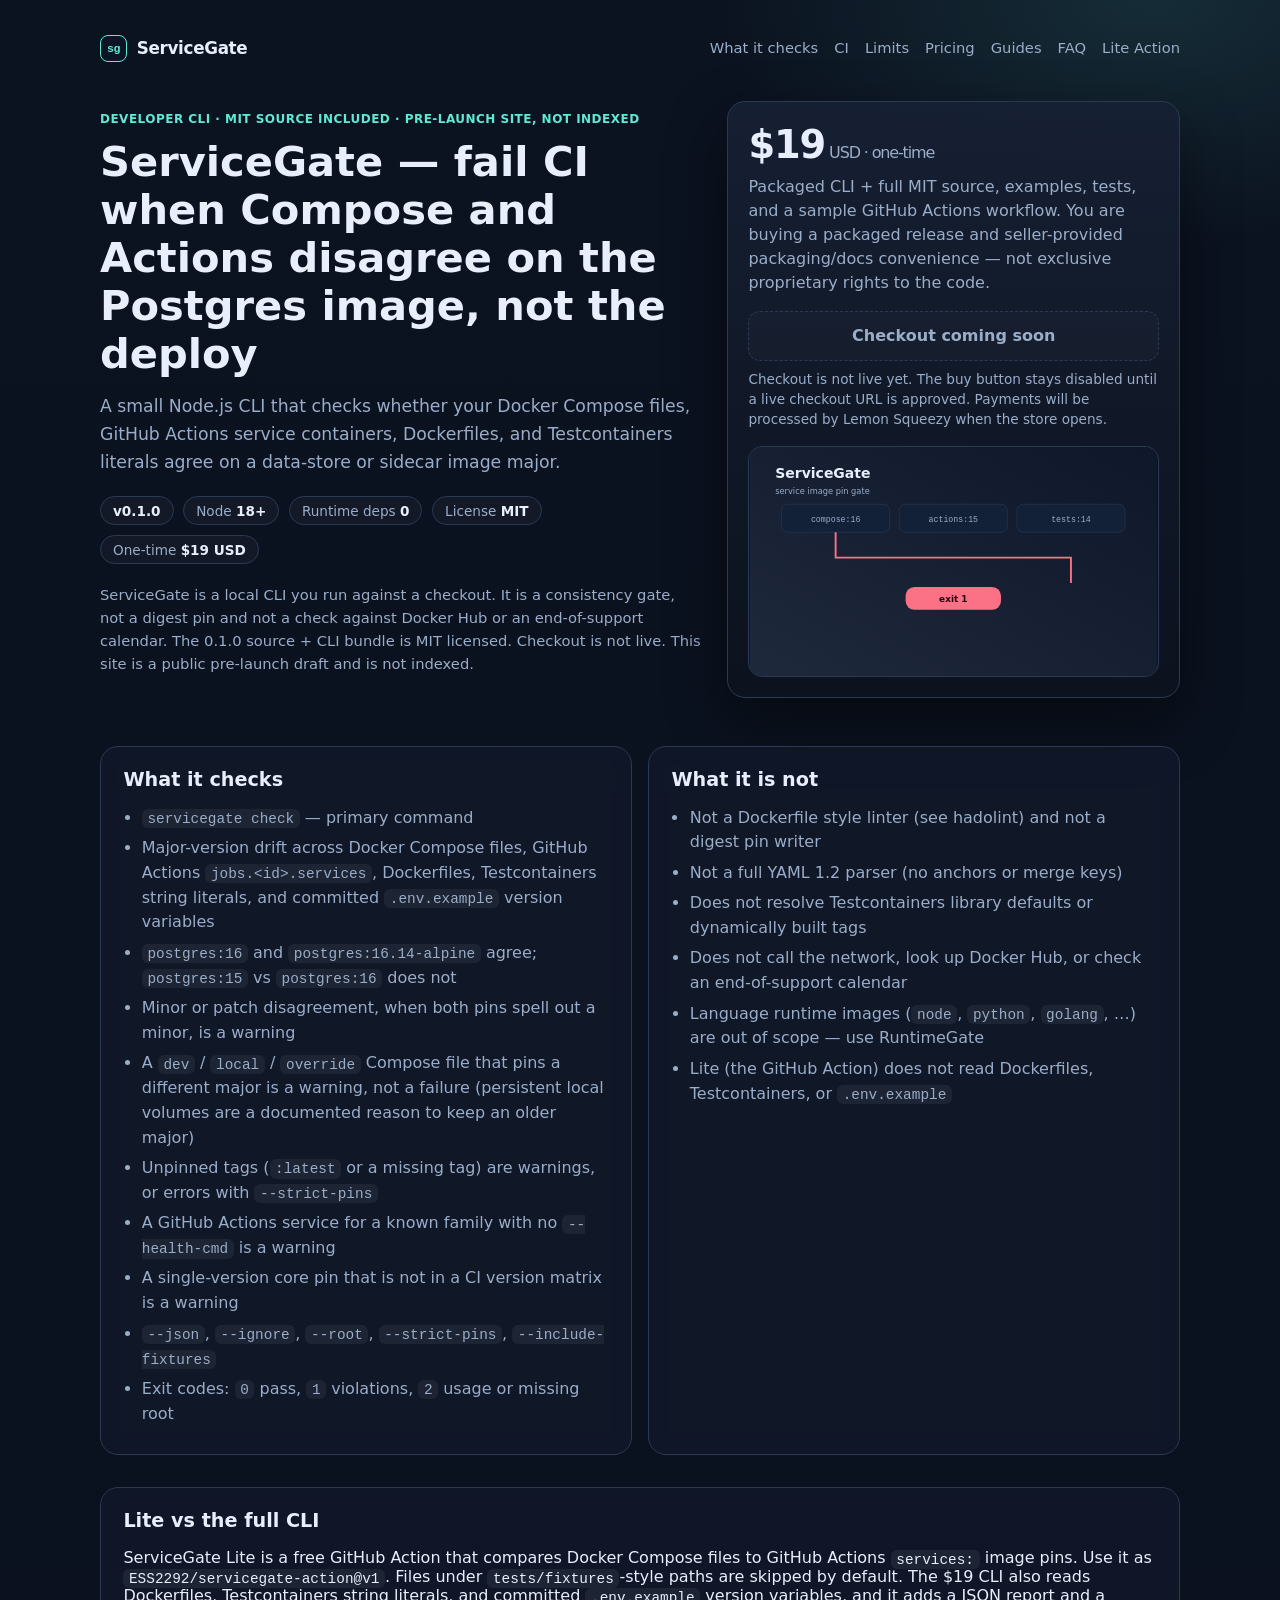
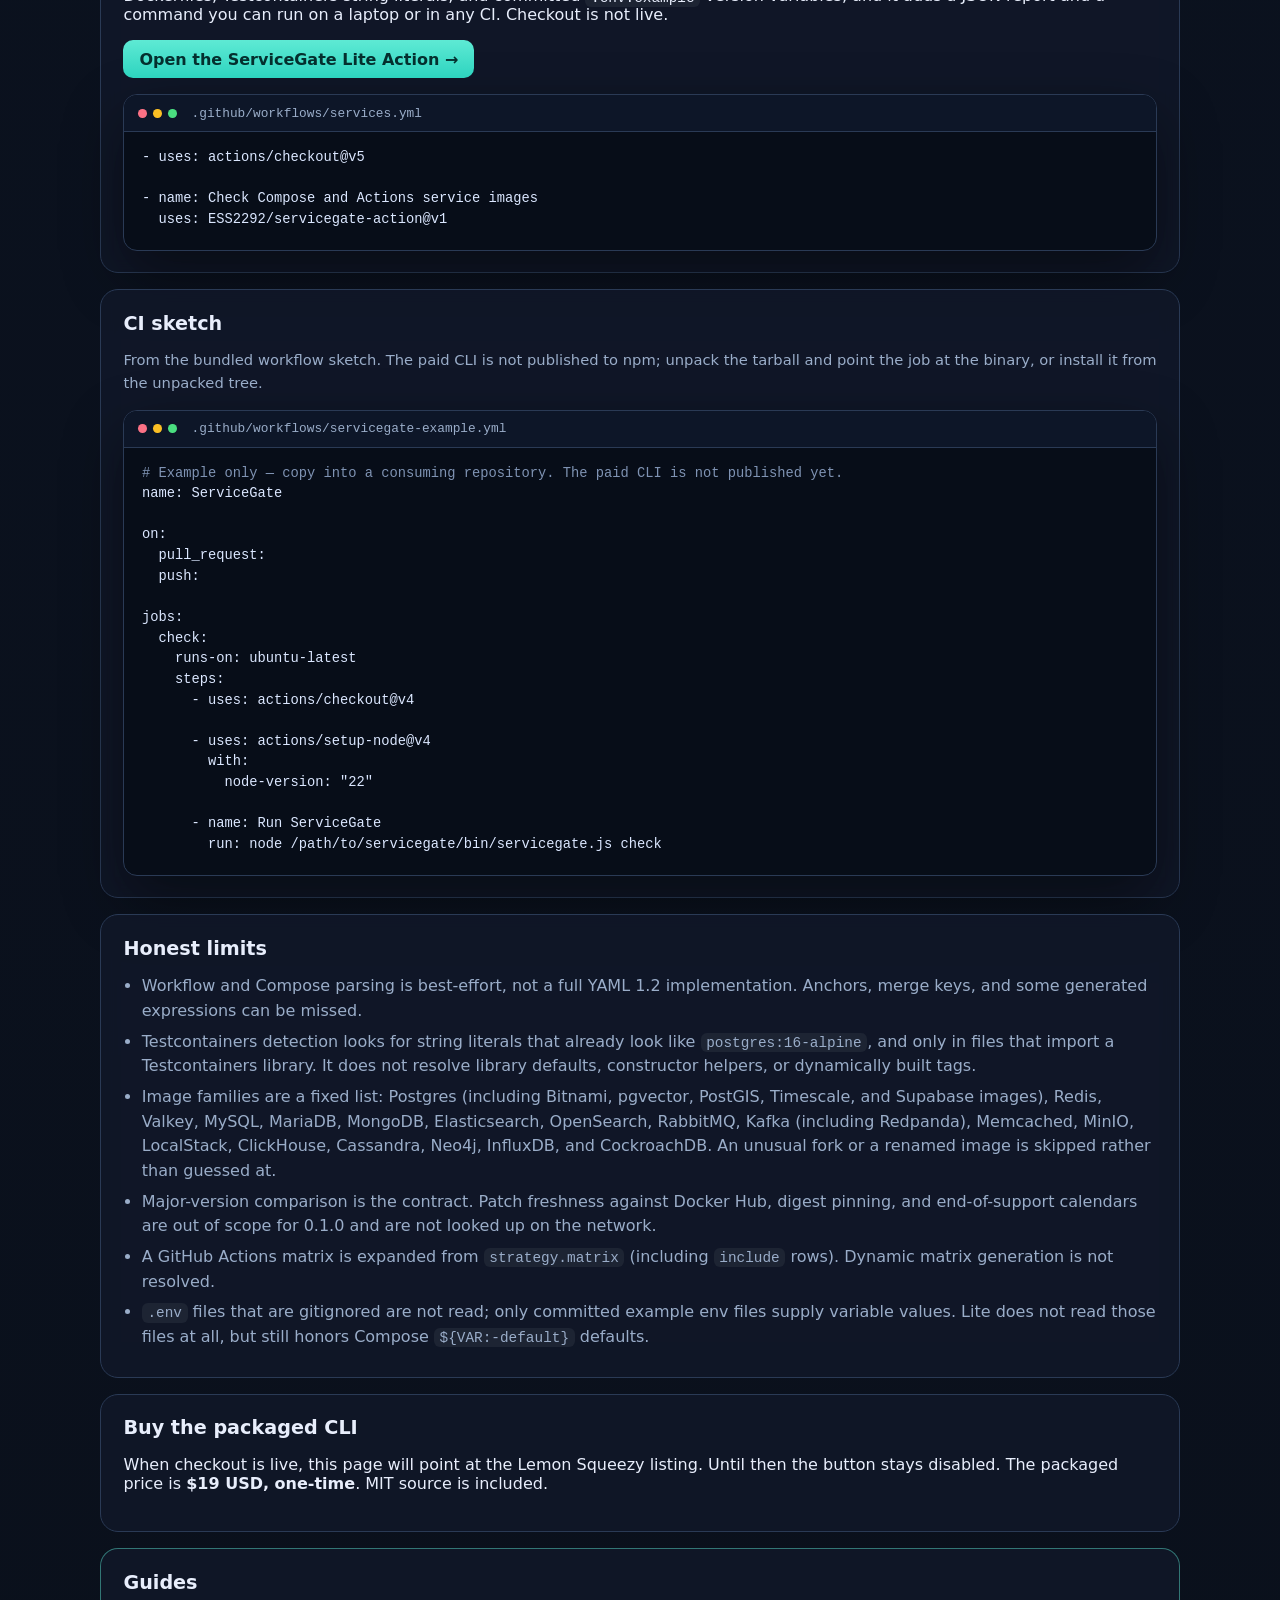
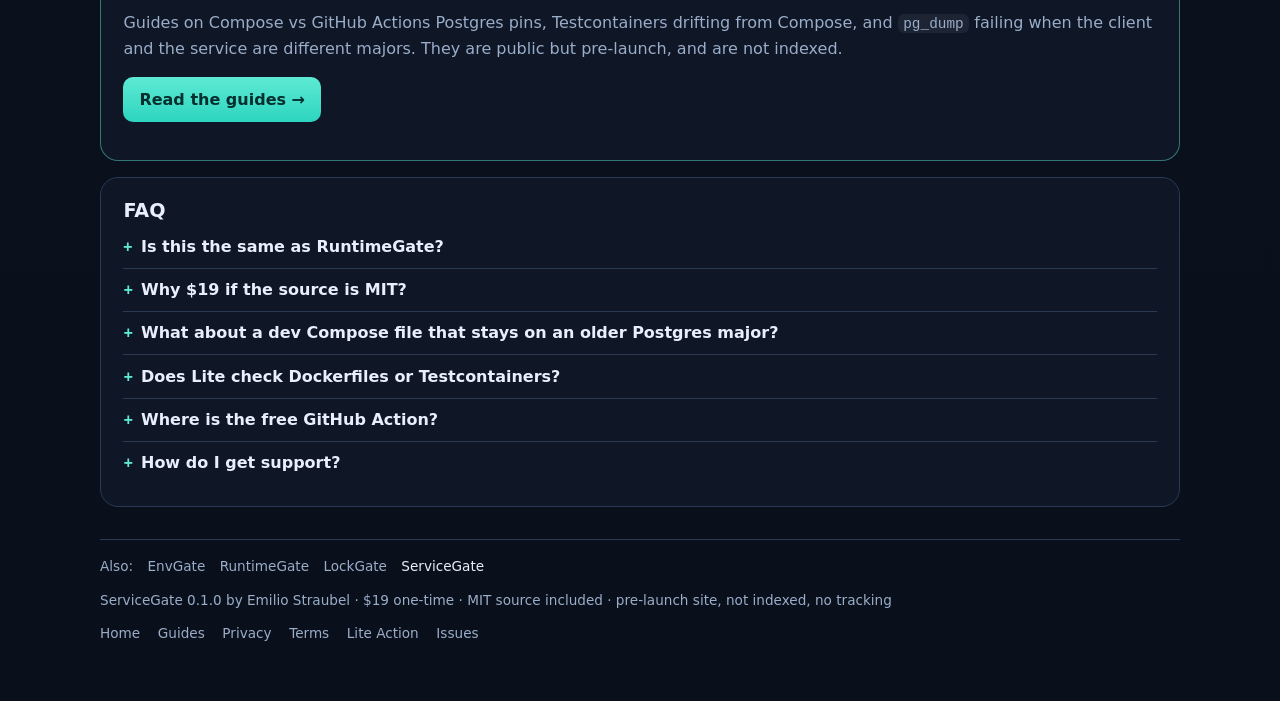
==== index.html @ 502387a5 "Add the noindex pre-launch ServiceGate site Public GitHub Pages draft: robots Disallow, meta noindex" ====
<!DOCTYPE html>
<html lang="en">
<head>
  <meta charset="utf-8" />
  <meta name="viewport" content="width=device-width, initial-scale=1" />
  <title>ServiceGate — fail CI when Compose and Actions disagree on Postgres</title>
  <meta name="description" content="A $19 one-time Node.js CLI that fails CI when Docker Compose, GitHub Actions services, Dockerfiles, and Testcontainers disagree on a Postgres, Redis, or other data-store image major. MIT source included." />
  <meta name="author" content="Emilio Straubel" />
  <meta name="robots" content="noindex" />
  <meta property="og:title" content="ServiceGate — fail CI when Compose and Actions disagree on Postgres" />
  <meta property="og:description" content="A $19 one-time Node.js CLI that fails CI when Docker Compose, GitHub Actions services, Dockerfiles, and Testcontainers disagree on a Postgres, Redis, or other data-store image major. MIT source included." />
  <meta property="og:type" content="website" />
  <meta property="og:site_name" content="ServiceGate" />
  <meta property="og:url" content="https://ess2292.github.io/servicegate/" />
  <link rel="canonical" href="https://ess2292.github.io/servicegate/" />
  <meta property="og:image" content="https://ess2292.github.io/servicegate/og-image.png" />
  <meta property="og:image:type" content="image/png" />
  <meta property="og:image:width" content="1200" />
  <meta property="og:image:height" content="630" />
  <meta property="og:image:alt" content="ServiceGate — fail CI when Compose and Actions disagree on Postgres" />
  <meta name="twitter:card" content="summary_large_image" />
  <meta name="twitter:title" content="ServiceGate — fail CI when Compose and Actions disagree on Postgres" />
  <meta name="twitter:description" content="A $19 one-time Node.js CLI that fails CI when Docker Compose, GitHub Actions services, Dockerfiles, and Testcontainers disagree on a Postgres, Redis, or other data-store image major. MIT source included." />
  <meta name="twitter:image" content="https://ess2292.github.io/servicegate/og-image.png" />
  <meta name="twitter:image:alt" content="ServiceGate — fail CI when Compose and Actions disagree on Postgres" />
  <script type="application/ld+json">{"@context": "https://schema.org", "@type": "SoftwareApplication", "name": "ServiceGate", "applicationCategory": "DeveloperApplication", "operatingSystem": "Node.js 18+", "offers": {"@type": "Offer", "price": "19", "priceCurrency": "USD"}, "description": "A $19 one-time Node.js CLI that fails CI when Docker Compose, GitHub Actions services, Dockerfiles, and Testcontainers disagree on a Postgres, Redis, or other data-store image major. MIT source included.", "author": {"@type": "Person", "name": "Emilio Straubel"}, "url": "https://ess2292.github.io/servicegate/"}</script>
  <meta name="theme-color" content="#0b1220" />
  <link rel="icon" href="favicon.svg" type="image/svg+xml" />
  <link rel="icon" href="favicon-32.png" type="image/png" sizes="32x32" />
  <link rel="apple-touch-icon" href="apple-touch-icon.png" />
  <link rel="stylesheet" href="styles.css" />
</head>
<body>
  <a class="skip" href="#main">Skip to content</a>
  <div class="wrap">
    <nav class="site-nav" aria-label="Primary">
      <a class="brand" href="index.html">
        <span class="brand-mark" aria-hidden="true">sg</span>
        ServiceGate
      </a>
      <ul class="nav-links">
        <li><a href="#checks">What it checks</a></li>
        <li><a href="#ci">CI</a></li>
        <li><a href="#limits">Limits</a></li>
        <li><a href="#pricing">Pricing</a></li>
        <li><a href="guides/index.html">Guides</a></li>
        <li><a href="#faq">FAQ</a></li>
        <li><a href="https://github.com/ESS2292/servicegate-action">Lite Action</a></li>
      </ul>
    </nav>

    <header class="hero">
      <div>
        <div class="eyebrow">Developer CLI · MIT source included · pre-launch site, not indexed</div>
        <h1>ServiceGate — fail CI when Compose and Actions disagree on the Postgres image, not the deploy</h1>
        <p class="lead">
          A small Node.js CLI that checks whether your Docker Compose files, GitHub Actions service containers, Dockerfiles, and Testcontainers literals agree on a data-store or sidecar image major.
        </p>
        <div class="meta">
          <span class="chip"><em>v0.1.0</em></span>
          <span class="chip">Node <em>18+</em></span>
          <span class="chip">Runtime deps <em>0</em></span>
          <span class="chip">License <em>MIT</em></span>
          <span class="chip">One-time <em>$19 USD</em></span>
        </div>
        <p class="note">
          ServiceGate is a local CLI you run against a checkout. It is a consistency gate, not a digest pin and not a check against Docker Hub or an end-of-support calendar.
          The 0.1.0 source + CLI bundle is MIT licensed. Checkout is not live. This site is a public pre-launch draft and is not indexed.
        </p>
      </div>

      <aside class="price-card" id="pricing" aria-label="Pricing">
        <div class="amt">$19<span>USD · one-time</span></div>
        <p>
          Packaged CLI + full MIT source, examples, tests, and a sample GitHub Actions workflow.
          You are buying a packaged release and seller-provided packaging/docs convenience — not exclusive proprietary rights to the code.
        </p>
        <button type="button" id="buy-btn" class="buy-btn" disabled data-checkout-url="">Checkout coming soon</button>
        <p class="buy-note">Checkout is not live yet. The buy button stays disabled until a live checkout URL is approved. Payments will be processed by Lemon Squeezy when the store opens.</p>
        <div class="art" aria-hidden="true">
          <svg class="art-svg" viewBox="0 0 640 360" xmlns="http://www.w3.org/2000/svg">
            <defs>
              <linearGradient id="g1" x1="0" y1="0" x2="1" y2="1">
                <stop offset="0%" stop-color="#38bdf8" stop-opacity=".9"/>
                <stop offset="100%" stop-color="#5eead4" stop-opacity=".7"/>
              </linearGradient>
              <linearGradient id="g2" x1="0" y1="1" x2="1" y2="0">
                <stop offset="0%" stop-color="#1e293b"/>
                <stop offset="100%" stop-color="#0f172a"/>
              </linearGradient>
            </defs>
            <rect width="640" height="360" fill="url(#g2)"/>
            <rect x="50" y="90" width="170" height="44" rx="10" fill="#122038" stroke="#2a3a55"/>
            <text x="135" y="118" text-anchor="middle" fill="#9aadc9" font-family="ui-monospace,monospace" font-size="13">compose:16</text>
            <rect x="235" y="90" width="170" height="44" rx="10" fill="#122038" stroke="#2a3a55"/>
            <text x="320" y="118" text-anchor="middle" fill="#9aadc9" font-family="ui-monospace,monospace" font-size="13">actions:15</text>
            <rect x="420" y="90" width="170" height="44" rx="10" fill="#122038" stroke="#2a3a55"/>
            <text x="505" y="118" text-anchor="middle" fill="#9aadc9" font-family="ui-monospace,monospace" font-size="13">tests:14</text>
            <path d="M135 134 v40 H320 v0 H505 v40" fill="none" stroke="#fb7185" stroke-width="3"/>
            <rect x="245" y="220" width="150" height="36" rx="14" fill="#fb7185"/>
            <text x="320" y="244" text-anchor="middle" fill="#1b0a0e" font-family="ui-sans-serif,system-ui,sans-serif" font-size="14" font-weight="700">exit 1</text>
            <text x="40" y="48" fill="#e8eefc" font-family="ui-sans-serif,system-ui,sans-serif" font-size="22" font-weight="700">ServiceGate</text>
            <text x="40" y="74" fill="#9aadc9" font-family="ui-sans-serif,system-ui,sans-serif" font-size="13">service image pin gate</text>
          </svg>
        </div>
      </aside>
    </header>

    <main id="main">
      <div class="grid-2" id="checks">
        <section>
          <h2>What it checks</h2>
          <ul>
            <li><code>servicegate check</code> — primary command</li>
            <li>Major-version drift across Docker Compose files, GitHub Actions <code>jobs.&lt;id&gt;.services</code>, Dockerfiles, Testcontainers string literals, and committed <code>.env.example</code> version variables</li>
            <li><code>postgres:16</code> and <code>postgres:16.14-alpine</code> agree; <code>postgres:15</code> vs <code>postgres:16</code> does not</li>
            <li>Minor or patch disagreement, when both pins spell out a minor, is a warning</li>
            <li>A <code>dev</code> / <code>local</code> / <code>override</code> Compose file that pins a different major is a warning, not a failure (persistent local volumes are a documented reason to keep an older major)</li>
            <li>Unpinned tags (<code>:latest</code> or a missing tag) are warnings, or errors with <code>--strict-pins</code></li>
            <li>A GitHub Actions service for a known family with no <code>--health-cmd</code> is a warning</li>
            <li>A single-version core pin that is not in a CI version matrix is a warning</li>
            <li><code>--json</code>, <code>--ignore</code>, <code>--root</code>, <code>--strict-pins</code>, <code>--include-fixtures</code></li>
            <li>Exit codes: <code>0</code> pass, <code>1</code> violations, <code>2</code> usage or missing root</li>
          </ul>
        </section>
        <section>
          <h2>What it is not</h2>
          <ul>
            <li>Not a Dockerfile style linter (see hadolint) and not a digest pin writer</li>
            <li>Not a full YAML 1.2 parser (no anchors or merge keys)</li>
            <li>Does not resolve Testcontainers library defaults or dynamically built tags</li>
            <li>Does not call the network, look up Docker Hub, or check an end-of-support calendar</li>
            <li>Language runtime images (<code>node</code>, <code>python</code>, <code>golang</code>, …) are out of scope — use RuntimeGate</li>
            <li>Lite (the GitHub Action) does not read Dockerfiles, Testcontainers, or <code>.env.example</code></li>
          </ul>
        </section>
      </div>

      <section id="lite">
        <h2>Lite vs the full CLI</h2>
        <p>ServiceGate Lite is a free GitHub Action that compares Docker Compose files to GitHub Actions <code>services:</code> image pins. Use it as <code>ESS2292/servicegate-action@v1</code>. Files under <code>tests/fixtures</code>-style paths are skipped by default. The $19 CLI also reads Dockerfiles, Testcontainers string literals, and committed <code>.env.example</code> version variables, and it adds a JSON report and a command you can run on a laptop or in any CI. Checkout is not live.</p>
        <p><a class="cta-link" href="https://github.com/ESS2292/servicegate-action">Open the ServiceGate Lite Action &rarr;</a></p>
        <div class="terminal">
          <div class="bar">
            <span class="dot r"></span><span class="dot y"></span><span class="dot g"></span>
            <span class="bar-cmd">.github/workflows/services.yml</span>
          </div>
<pre>- uses: actions/checkout@v5

- name: Check Compose and Actions service images
  uses: ESS2292/servicegate-action@v1</pre>
        </div>

      </section>

      <section id="ci">
        <h2>CI sketch</h2>
        <p class="note">From the bundled workflow sketch. The paid CLI is not published to npm; unpack the tarball and point the job at the binary, or install it from the unpacked tree.</p>
        <div class="terminal">
          <div class="bar">
            <span class="dot r"></span><span class="dot y"></span><span class="dot g"></span>
            <span class="bar-cmd">.github/workflows/servicegate-example.yml</span>
          </div>
<pre><span class="c-muted"># Example only — copy into a consuming repository. The paid CLI is not published yet.</span>
name: ServiceGate

on:
  pull_request:
  push:

jobs:
  check:
    runs-on: ubuntu-latest
    steps:
      - uses: actions/checkout@v4

      - uses: actions/setup-node@v4
        with:
          node-version: "22"

      - name: Run ServiceGate
        run: node /path/to/servicegate/bin/servicegate.js check</pre>
        </div>
      </section>

      <section id="limits">
        <h2>Honest limits</h2>
        <ul>
          <li>Workflow and Compose parsing is best-effort, not a full YAML 1.2 implementation. Anchors, merge keys, and some generated expressions can be missed.</li>
          <li>Testcontainers detection looks for string literals that already look like <code>postgres:16-alpine</code>, and only in files that import a Testcontainers library. It does not resolve library defaults, constructor helpers, or dynamically built tags.</li>
          <li>Image families are a fixed list: Postgres (including Bitnami, pgvector, PostGIS, Timescale, and Supabase images), Redis, Valkey, MySQL, MariaDB, MongoDB, Elasticsearch, OpenSearch, RabbitMQ, Kafka (including Redpanda), Memcached, MinIO, LocalStack, ClickHouse, Cassandra, Neo4j, InfluxDB, and CockroachDB. An unusual fork or a renamed image is skipped rather than guessed at.</li>
          <li>Major-version comparison is the contract. Patch freshness against Docker Hub, digest pinning, and end-of-support calendars are out of scope for 0.1.0 and are not looked up on the network.</li>
          <li>A GitHub Actions matrix is expanded from <code>strategy.matrix</code> (including <code>include</code> rows). Dynamic matrix generation is not resolved.</li>
          <li><code>.env</code> files that are gitignored are not read; only committed example env files supply variable values. Lite does not read those files at all, but still honors Compose <code>${VAR:-default}</code> defaults.</li>
        </ul>
      </section>

      <section id="buy">
        <h2>Buy the packaged CLI</h2>
        <p>When checkout is live, this page will point at the Lemon Squeezy listing. Until then the button stays disabled. The packaged price is <strong>$19 USD, one-time</strong>. MIT source is included.</p>
      </section>

      <section class="cta-box" aria-label="Guides">
        <h2>Guides</h2>
        <p>Guides on Compose vs GitHub Actions Postgres pins, Testcontainers drifting from Compose, and <code>pg_dump</code> failing when the client and the service are different majors. They are public but pre-launch, and are not indexed.</p>
        <p><a class="cta-link" href="guides/index.html">Read the guides &rarr;</a></p>
      </section>

      <section id="faq" class="faq">
        <h2>FAQ</h2>
        <details>
          <summary>Is this the same as RuntimeGate?</summary>
          <p>No. RuntimeGate checks whether language runtime version pins (Node.js, Python, Go, and so on) agree. ServiceGate checks whether data-store and sidecar image pins (Postgres, Redis, and related families) agree. They share an audience (CI and DevOps) and the same “fail the job, not the deploy” idea. The free <a href="https://github.com/ESS2292/runtimegate-action">RuntimeGate Lite</a>, <a href="https://github.com/ESS2292/envgate-action">EnvGate Lite</a>, and <a href="https://github.com/ESS2292/lockgate-action">LockGate Lite</a> Actions are published separately.</p>
        </details>
        <details>
          <summary>Why $19 if the source is MIT?</summary>
          <p>MIT allows selling copies. The price is for a packaged, tested release with docs and a CI sketch, not exclusive ownership of the code. Buyers (and others) may redistribute under MIT terms.</p>
        </details>
        <details>
          <summary>What about a dev Compose file that stays on an older Postgres major?</summary>
          <p>That is treated as a warning, not a failure. A documented case is <a href="https://github.com/NangoHQ/nango/issues/6287">NangoHQ/nango #6287</a>, where the author did not want the persistent local volume moved off Postgres 15 even after the public compose file moved to 16. ServiceGate classifies <code>dev</code> / <code>local</code> / <code>override</code> Compose files that way on purpose.</p>
        </details>
        <details>
          <summary>Does Lite check Dockerfiles or Testcontainers?</summary>
          <p>No. ServiceGate Lite compares Docker Compose files to GitHub Actions <code>services:</code> only. Dockerfiles, Testcontainers literals, and <code>.env.example</code> interpolation are in the full CLI. Checkout is not live.</p>
        </details>
        <details>
          <summary>Where is the free GitHub Action?</summary>
          <p>ServiceGate Lite is published at <a href="https://github.com/ESS2292/servicegate-action">ESS2292/servicegate-action</a>. Use <code>ESS2292/servicegate-action@v1</code>. Questions can be opened as <a href="https://github.com/ESS2292/servicegate-action/issues">GitHub Issues</a>.</p>
        </details>
        <details>
          <summary>How do I get support?</summary>
          <p>Open an issue on the <a href="https://github.com/ESS2292/servicegate-action/issues">ServiceGate Lite repository</a>. A seller support email will be added before the paid listing goes live. Do not use an invented address.</p>
        </details>
      </section>
    </main>

    <footer>
      <nav class="family-nav" aria-label="Other tools in this family">
        <span class="family-label">Also:</span>
          <a href="https://ess2292.github.io/envgate/">EnvGate</a>
          <a href="https://ess2292.github.io/runtimegate/">RuntimeGate</a>
          <a href="https://ess2292.github.io/lockgate/">LockGate</a>
          <a href="https://ess2292.github.io/servicegate/" aria-current="page">ServiceGate</a>
      </nav>
<div class="footer-row">
        <div>
          ServiceGate 0.1.0 by Emilio Straubel · $19 one-time · MIT source included · pre-launch site, not indexed, no tracking
        </div>
        <div class="footer-links">
          <a href="index.html">Home</a>
          <a href="guides/index.html">Guides</a>
          <a href="privacy.html">Privacy</a>
          <a href="terms.html">Terms</a>
          <a href="https://github.com/ESS2292/servicegate-action">Lite Action</a>
          <a href="https://github.com/ESS2292/servicegate-action/issues">Issues</a>
        </div>
      </div>
    </footer>
  </div>

  <script>
    (function () {
      var btn = document.getElementById("buy-btn");
      if (!btn) return;
      var url = (btn.getAttribute("data-checkout-url") || "").trim();
      if (!url) return;
      btn.disabled = false;
      btn.textContent = "Buy ServiceGate — $19";
      btn.addEventListener("click", function () {
        window.location.href = url;
      });
    })();
  </script>
</body>
</html>
---- styles.css ----
:root {
  --bg: #0b1220;
  --bg-elev: #121a2b;
  --panel: #162033;
  --line: #2a3a55;
  --text: #e8eefc;
  --muted: #9aadc9;
  --accent: #5eead4;
  --accent-2: #38bdf8;
  --warn: #fbbf24;
  --err: #fb7185;
  --ok: #4ade80;
  --shadow: 0 24px 60px rgba(0, 0, 0, 0.45);
  --radius: 18px;
  --font: ui-sans-serif, system-ui, -apple-system, "Segoe UI", Roboto, Helvetica, Arial, sans-serif;
  --mono: ui-monospace, SFMono-Regular, Menlo, Consolas, monospace;
}

* { box-sizing: border-box; }

html { scroll-behavior: smooth; }

html, body {
  margin: 0;
  padding: 0;
  background: var(--bg);
  color: var(--text);
  font-family: var(--font);
}

body {
  min-height: 100vh;
  background-image:
    radial-gradient(1200px 600px at 10% -10%, rgba(56, 189, 248, 0.18), transparent 55%),
    radial-gradient(900px 500px at 90% 0%, rgba(94, 234, 212, 0.12), transparent 50%),
    linear-gradient(180deg, #0b1220 0%, #0a101b 100%);
}

.skip {
  position: absolute;
  left: 1rem;
  top: -3rem;
  background: var(--panel);
  color: var(--text);
  padding: 0.5rem 0.8rem;
  border-radius: 8px;
  z-index: 20;
}
.skip:focus { top: 0.75rem; }

.wrap {
  width: min(1080px, calc(100% - 2rem));
  margin: 0 auto;
  padding: 1.25rem 0 4rem;
}

.site-nav {
  display: flex;
  align-items: center;
  justify-content: space-between;
  gap: 1rem;
  flex-wrap: wrap;
  margin-bottom: 1.25rem;
  padding: 0.65rem 0;
}

.brand {
  display: inline-flex;
  align-items: center;
  gap: 0.6rem;
  color: var(--text);
  text-decoration: none;
  font-weight: 750;
  letter-spacing: -0.02em;
  font-size: 1.05rem;
}

.brand-mark {
  width: 1.7rem;
  height: 1.7rem;
  border-radius: 8px;
  border: 1.5px solid var(--accent);
  background: #0b1526;
  display: inline-flex;
  align-items: center;
  justify-content: center;
  color: var(--accent);
  font-family: var(--mono);
  font-size: 0.72rem;
  font-weight: 700;
}

.nav-links {
  display: flex;
  flex-wrap: wrap;
  gap: 0.35rem 1rem;
  list-style: none;
  margin: 0;
  padding: 0;
}

.nav-links a {
  color: var(--muted);
  text-decoration: none;
  font-size: 0.92rem;
}

.nav-links a:hover,
.nav-links a[aria-current="page"] {
  color: var(--text);
}

header.hero {
  display: grid;
  grid-template-columns: 1.2fr 0.9fr;
  gap: 1.5rem;
  align-items: center;
  margin: 1.5rem 0 2rem;
}

@media (max-width: 860px) {
  header.hero { grid-template-columns: 1fr; }
}

.eyebrow {
  display: inline-flex;
  align-items: center;
  gap: 0.5rem;
  color: var(--accent);
  font-weight: 600;
  letter-spacing: 0.04em;
  text-transform: uppercase;
  font-size: 0.75rem;
  margin-bottom: 0.75rem;
}

h1 {
  font-size: clamp(1.8rem, 4vw, 2.6rem);
  line-height: 1.15;
  margin: 0 0 1rem;
}

.lead {
  color: var(--muted);
  font-size: 1.08rem;
  line-height: 1.6;
  margin: 0 0 1.25rem;
  max-width: 40rem;
}

.meta {
  display: flex;
  flex-wrap: wrap;
  gap: 0.6rem;
  margin-bottom: 1.25rem;
}

.chip {
  border: 1px solid var(--line);
  background: rgba(255, 255, 255, 0.03);
  border-radius: 999px;
  padding: 0.35rem 0.75rem;
  font-size: 0.85rem;
  color: var(--muted);
}

.chip em {
  color: var(--text);
  font-style: normal;
  font-weight: 600;
}

.price-card {
  background: linear-gradient(180deg, rgba(22, 32, 51, 0.95), rgba(12, 18, 30, 0.95));
  border: 1px solid var(--line);
  border-radius: var(--radius);
  padding: 1.25rem;
  box-shadow: var(--shadow);
}

.price-card .amt {
  font-size: 2.4rem;
  font-weight: 750;
  letter-spacing: -0.03em;
}

.price-card .amt span {
  font-size: 1rem;
  color: var(--muted);
  font-weight: 500;
  margin-left: 0.25rem;
}

.price-card p {
  color: var(--muted);
  margin: 0.5rem 0 1rem;
  line-height: 1.5;
}

.buy-btn {
  display: block;
  width: 100%;
  text-align: center;
  padding: 0.9rem 1rem;
  border-radius: 12px;
  border: 1px dashed var(--line);
  color: var(--muted);
  background: rgba(255, 255, 255, 0.02);
  font-weight: 600;
  font-size: 1rem;
  font-family: inherit;
  cursor: not-allowed;
}

.buy-btn:not(:disabled) {
  border: 1px solid transparent;
  background: linear-gradient(180deg, #5eead4, #2dd4bf);
  color: #042f2e;
  cursor: pointer;
  box-shadow: 0 10px 24px rgba(94, 234, 212, 0.18);
}

.buy-btn:not(:disabled):hover {
  filter: brightness(1.05);
}

.buy-note {
  margin: 0.75rem 0 0;
  font-size: 0.85rem;
  color: var(--muted);
  line-height: 1.45;
}

.art {
  margin-top: 1rem;
  border-radius: 14px;
  overflow: hidden;
  border: 1px solid var(--line);
  background: #0a1424;
  aspect-ratio: 16 / 9;
  position: relative;
}

.art-svg {
  width: 100%;
  height: 100%;
  display: block;
}

section {
  background: rgba(18, 26, 43, 0.72);
  border: 1px solid var(--line);
  border-radius: var(--radius);
  padding: 1.35rem 1.4rem;
  margin: 1rem 0;
  backdrop-filter: blur(8px);
}

h2 {
  margin: 0 0 0.9rem;
  font-size: 1.2rem;
}

h3 {
  margin: 1.1rem 0 0.5rem;
  font-size: 1.02rem;
}

ul, ol {
  margin: 0;
  padding-left: 1.15rem;
  color: var(--muted);
  line-height: 1.55;
}

ul li, ol li { margin: 0.35rem 0; }

ul strong, ol strong, p strong {
  color: var(--text);
  font-weight: 600;
}

.grid-2 {
  display: grid;
  grid-template-columns: 1fr 1fr;
  gap: 1rem;
}

@media (max-width: 720px) {
  .grid-2 { grid-template-columns: 1fr; }
}

.terminal {
  background: #070d18;
  border: 1px solid var(--line);
  border-radius: 14px;
  overflow: hidden;
  box-shadow: var(--shadow);
  margin: 0.75rem 0 0;
}

.terminal .bar {
  display: flex;
  gap: 0.4rem;
  align-items: center;
  padding: 0.65rem 0.85rem;
  border-bottom: 1px solid var(--line);
  background: #0d1628;
  color: var(--muted);
  font-size: 0.8rem;
}

.bar-cmd {
  margin-left: 0.5rem;
  overflow: hidden;
  text-overflow: ellipsis;
  white-space: nowrap;
  font-family: var(--mono);
}

.dot {
  width: 0.55rem;
  height: 0.55rem;
  border-radius: 50%;
  display: inline-block;
  flex-shrink: 0;
}

.dot.r { background: #fb7185; }
.dot.y { background: #fbbf24; }
.dot.g { background: #4ade80; }

pre {
  margin: 0;
  padding: 1rem 1.1rem 1.2rem;
  overflow-x: auto;
  font-family: var(--mono);
  font-size: 0.86rem;
  line-height: 1.5;
  color: #dbe7ff;
}

.code-block {
  background: #070d18;
  border: 1px solid var(--line);
  border-radius: 12px;
  padding: 1rem;
  overflow-x: auto;
  font-family: var(--mono);
  font-size: 0.86rem;
  color: #dbe7ff;
  margin: 0.4rem 0 0;
}

.c-muted { color: #7f93b3; }
.c-ok { color: var(--ok); }
.c-err { color: var(--err); }
.c-warn { color: var(--warn); }
.c-accent { color: var(--accent); }

h2 + .note { margin-top: 0; }

.note {
  color: var(--muted);
  font-size: 0.92rem;
  line-height: 1.55;
}

code {
  font-family: var(--mono);
  font-size: 0.9em;
  background: rgba(255, 255, 255, 0.06);
  padding: 0.1rem 0.35rem;
  border-radius: 6px;
}

pre code, .code-block code {
  background: none;
  padding: 0;
  border-radius: 0;
  font-size: inherit;
}

a { color: var(--accent-2); }

.faq details {
  border-top: 1px solid var(--line);
  padding: 0.7rem 0;
}

.faq details:first-of-type { border-top: 0; padding-top: 0; }

.faq summary {
  cursor: pointer;
  font-weight: 600;
  color: var(--text);
  list-style: none;
}

.faq summary::-webkit-details-marker { display: none; }

.faq summary::before {
  content: "+";
  color: var(--accent);
  display: inline-block;
  width: 1.1rem;
  font-family: var(--mono);
}

.faq details[open] summary::before { content: "–"; }

.faq details p, .faq details ul {
  margin: 0.55rem 0 0.2rem;
}

.todo {
  display: inline-block;
  margin-top: 0.15rem;
  padding: 0.15rem 0.45rem;
  border-radius: 6px;
  border: 1px dashed var(--warn);
  color: #fde68a;
  background: rgba(251, 191, 36, 0.1);
  font-family: var(--mono);
  font-size: 0.88em;
}

.legal h1 { font-size: clamp(1.6rem, 3vw, 2rem); }
.legal p { color: var(--muted); line-height: 1.65; }

footer {
  margin-top: 2rem;
  color: var(--muted);
  font-size: 0.85rem;
  line-height: 1.5;
  border-top: 1px solid var(--line);
  padding-top: 1rem;
}

.footer-row {
  display: flex;
  flex-wrap: wrap;
  justify-content: space-between;
  gap: 0.75rem 1.5rem;
}

.footer-links {
  display: flex;
  flex-wrap: wrap;
  gap: 0.75rem 1.1rem;
}

.footer-links a {
  color: var(--muted);
  text-decoration: none;
}

.footer-links a:hover { color: var(--text); }

/* Guides */
.crumbs { color: var(--muted); font-size: 0.85rem; margin: 0 0 0.5rem; }
.crumbs a { color: var(--muted); }
.article section > p { color: var(--muted); line-height: 1.7; max-width: 46rem; }
.article section > ul, .article section > ol { max-width: 46rem; }
.article h2 { margin-top: 1.6rem; }
.article section > h2:first-child { margin-top: 0; }
.article .code-block { margin: 0.6rem 0 1rem; white-space: pre; }
.cta-box { border-color: rgba(94, 234, 212, 0.45); }
.cta-box h2 { margin-top: 0; }
.cta-box p { color: var(--muted); line-height: 1.6; }
.cta-link { display: inline-block; padding: 0.6rem 1rem; border-radius: 10px; background: linear-gradient(180deg, #5eead4, #2dd4bf); color: #042f2e; font-weight: 600; text-decoration: none; }
.guide-list { display: grid; grid-template-columns: 1fr 1fr; gap: 1rem; margin: 1rem 0; }
@media (max-width: 720px) { .guide-list { grid-template-columns: 1fr; } }
.guide-card { background: rgba(18, 26, 43, 0.72); border: 1px solid var(--line); border-radius: var(--radius); padding: 1.2rem 1.3rem; }
.guide-card h2 { font-size: 1.05rem; margin: 0 0 0.5rem; }
.guide-card h2 a { color: var(--text); text-decoration: none; }
.guide-card h2 a:hover { color: var(--accent); }
.guide-card p { color: var(--muted); line-height: 1.55; margin: 0; font-size: 0.92rem; }

.article .compare-wrap { overflow-x: auto; margin: 0.8rem 0 1.2rem; max-width: 100%; }
.article table.compare {
  width: 100%;
  border-collapse: collapse;
  font-size: 0.92rem;
  min-width: 40rem;
}
.article table.compare th,
.article table.compare td {
  border: 1px solid var(--line);
  padding: 0.55rem 0.7rem;
  text-align: left;
  vertical-align: top;
  color: var(--muted);
  line-height: 1.45;
}
.article table.compare th {
  background: rgba(18, 26, 43, 0.85);
  color: var(--text);
  font-weight: 600;
  white-space: nowrap;
}
.article table.compare td:first-child,
.article table.compare th:first-child {
  color: var(--text);
  font-weight: 600;
  white-space: nowrap;
}
.article table.compare tbody tr:nth-child(even) td { background: rgba(18, 26, 43, 0.45); }

.demo-rec {
  margin: 0.75rem 0 1.25rem;
  background: #070d18;
  border: 1px solid var(--line);
  border-radius: 14px;
  overflow: hidden;
  box-shadow: var(--shadow);
}
.demo-rec video,
.demo-rec img {
  display: block;
  width: 100%;
  height: auto;
  vertical-align: top;
  background: #070d18;
}
.demo-rec figcaption {
  padding: 0.7rem 1rem 0.9rem;
  color: var(--muted);
  font-size: 0.88rem;
  line-height: 1.5;
  border-top: 1px solid var(--line);
}

/* Launch-readiness: visible focus, family links, tighter mobile nav */
a:focus-visible,
button:focus-visible,
summary:focus-visible,
.buy-btn:focus-visible {
  outline: 2px solid var(--accent);
  outline-offset: 3px;
}

.family-nav {
  display: flex;
  flex-wrap: wrap;
  align-items: center;
  gap: 0.4rem 0.9rem;
  margin: 0 0 0.85rem;
  font-size: 0.85rem;
}

.family-nav .family-label {
  color: var(--muted);
}

.family-nav a {
  color: var(--muted);
  text-decoration: none;
}

.family-nav a:hover,
.family-nav a[aria-current="page"] {
  color: var(--text);
}

@media (max-width: 720px) {
  .nav-links {
    gap: 0.2rem 0.7rem;
  }
  .nav-links a {
    display: inline-block;
    padding: 0.4rem 0.1rem;
  }
}
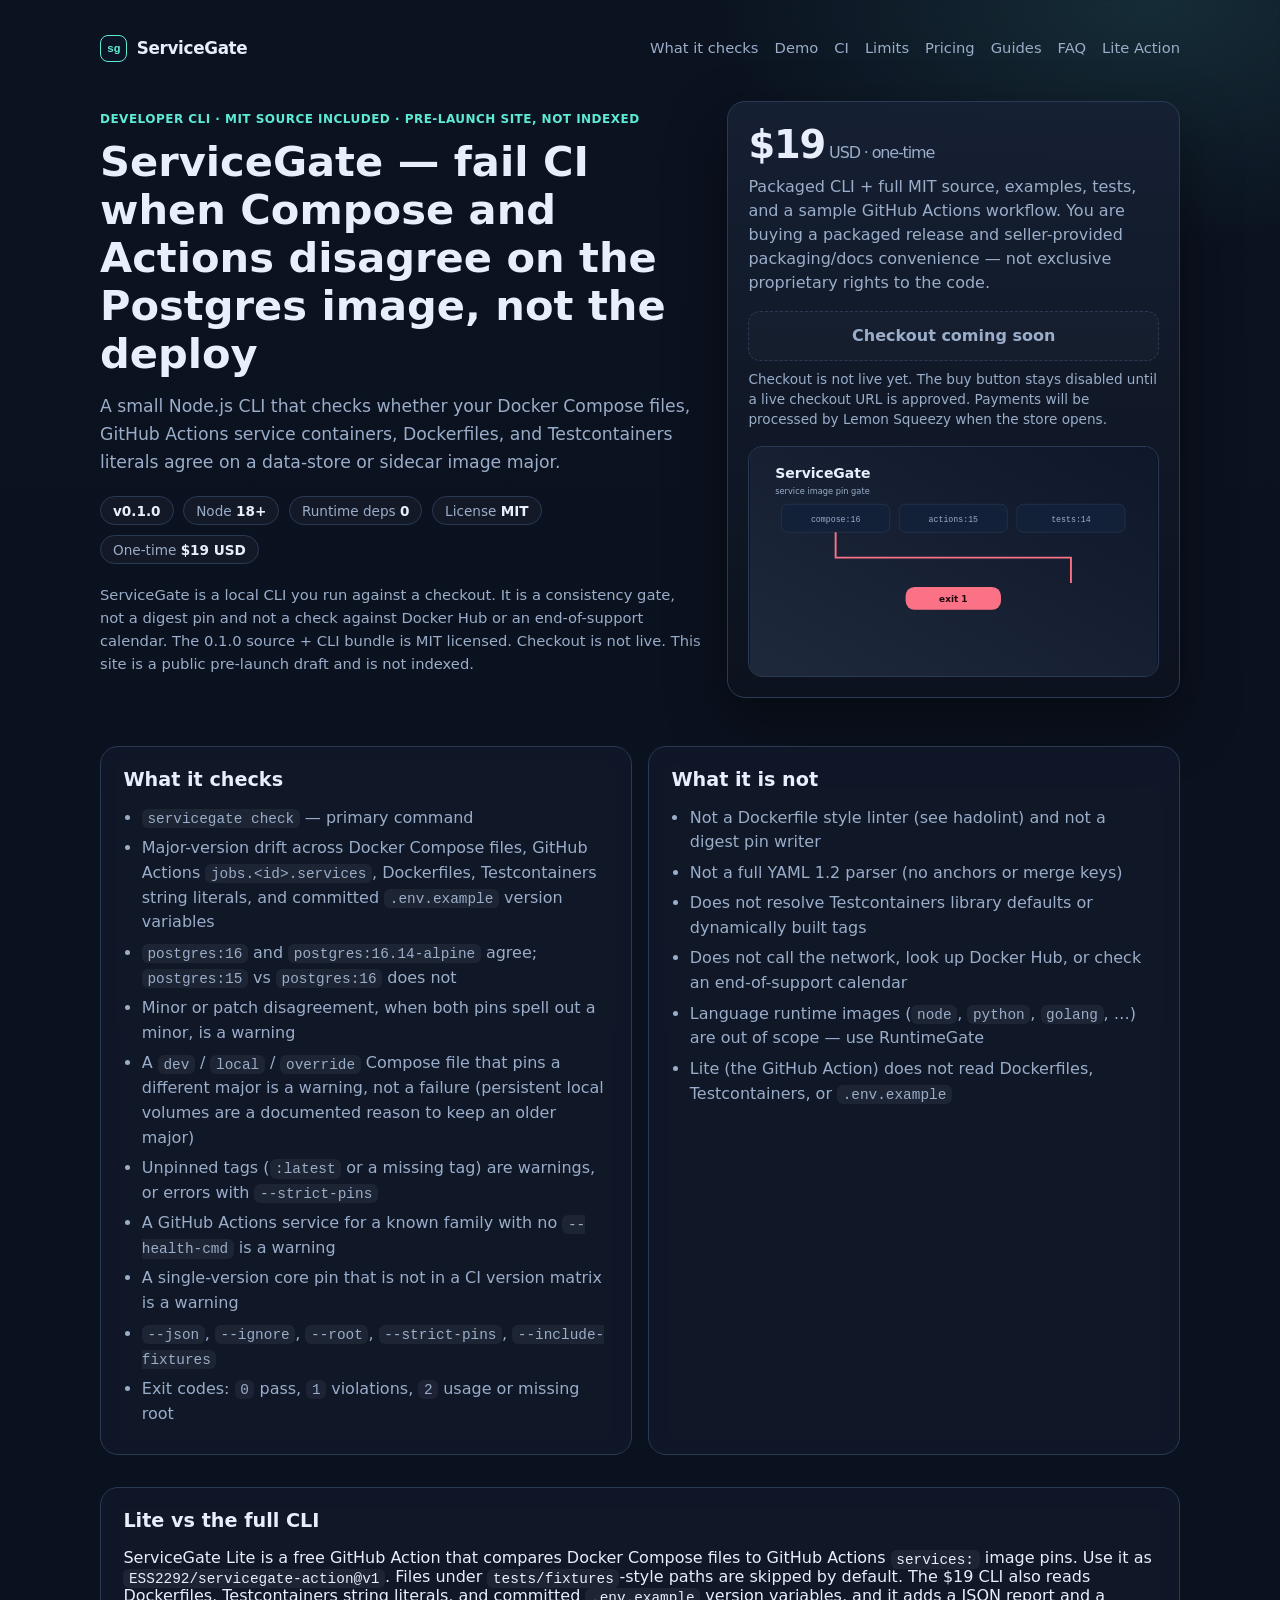
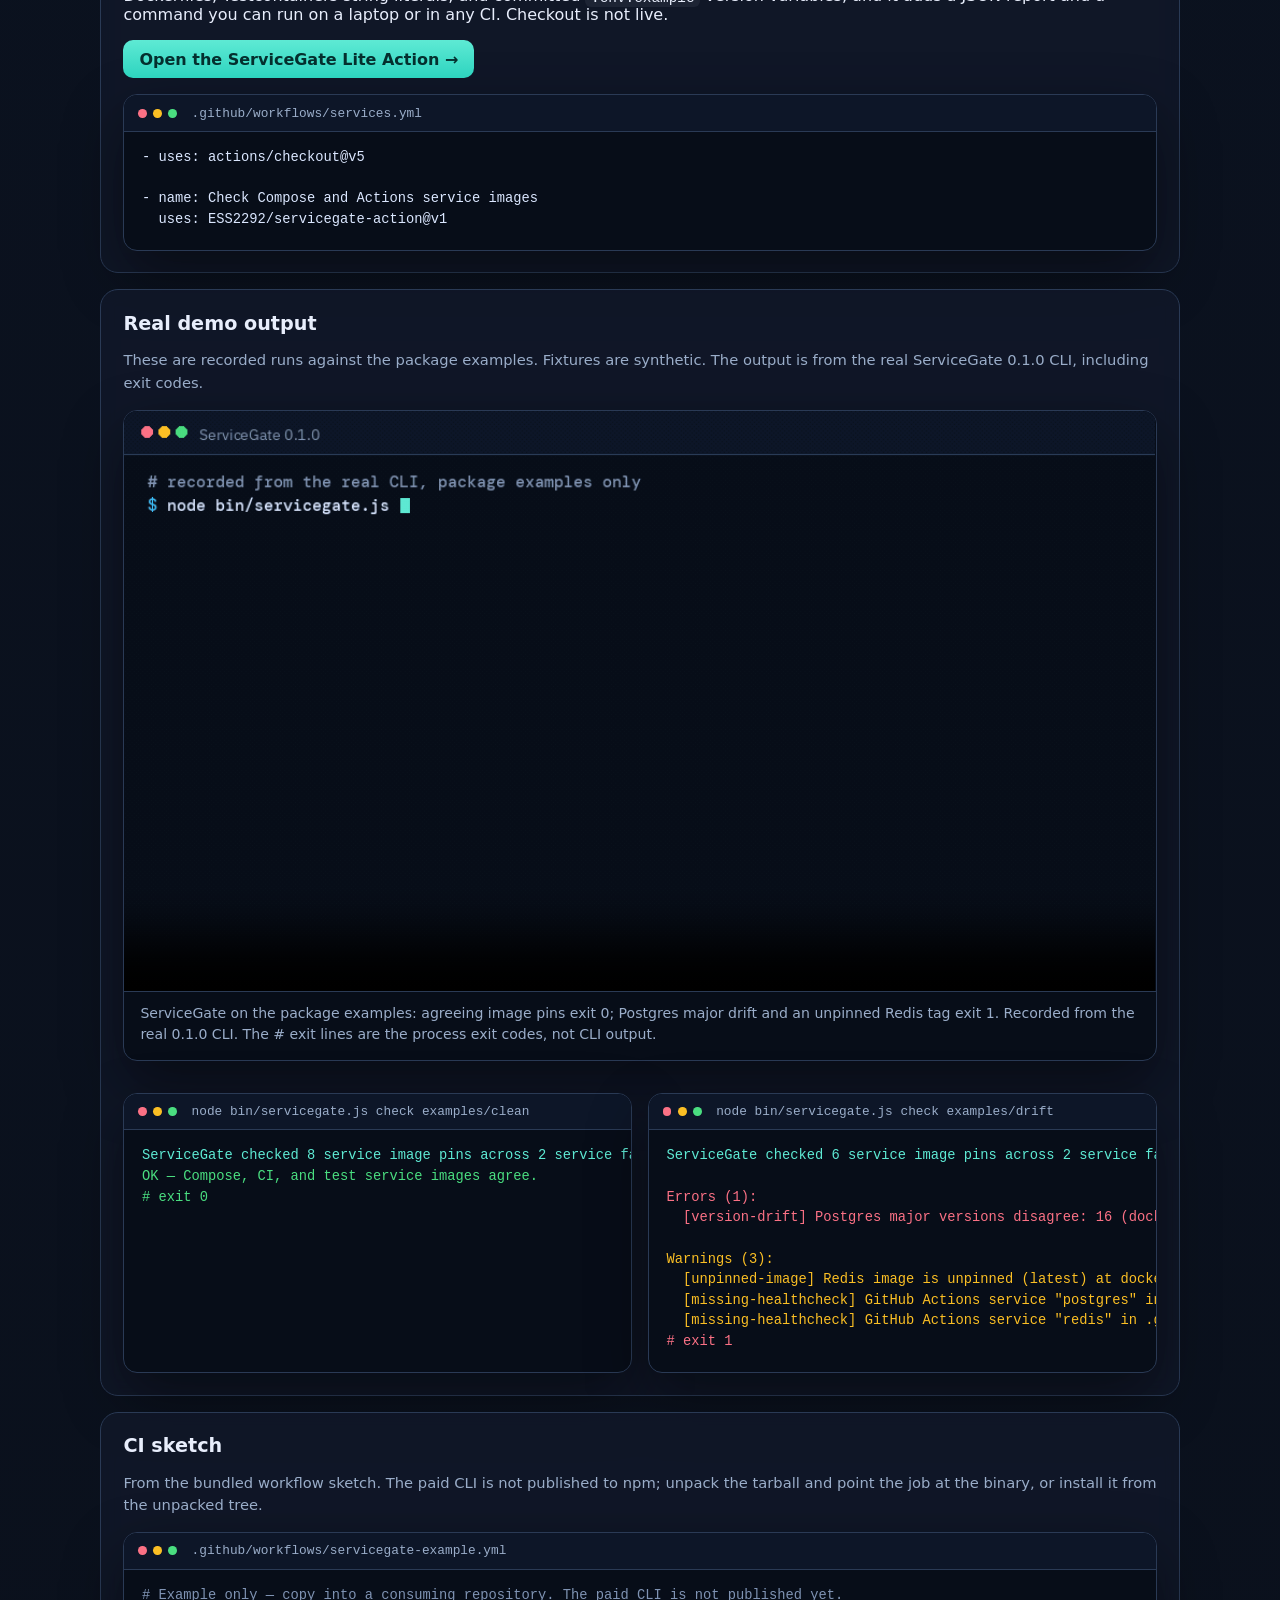
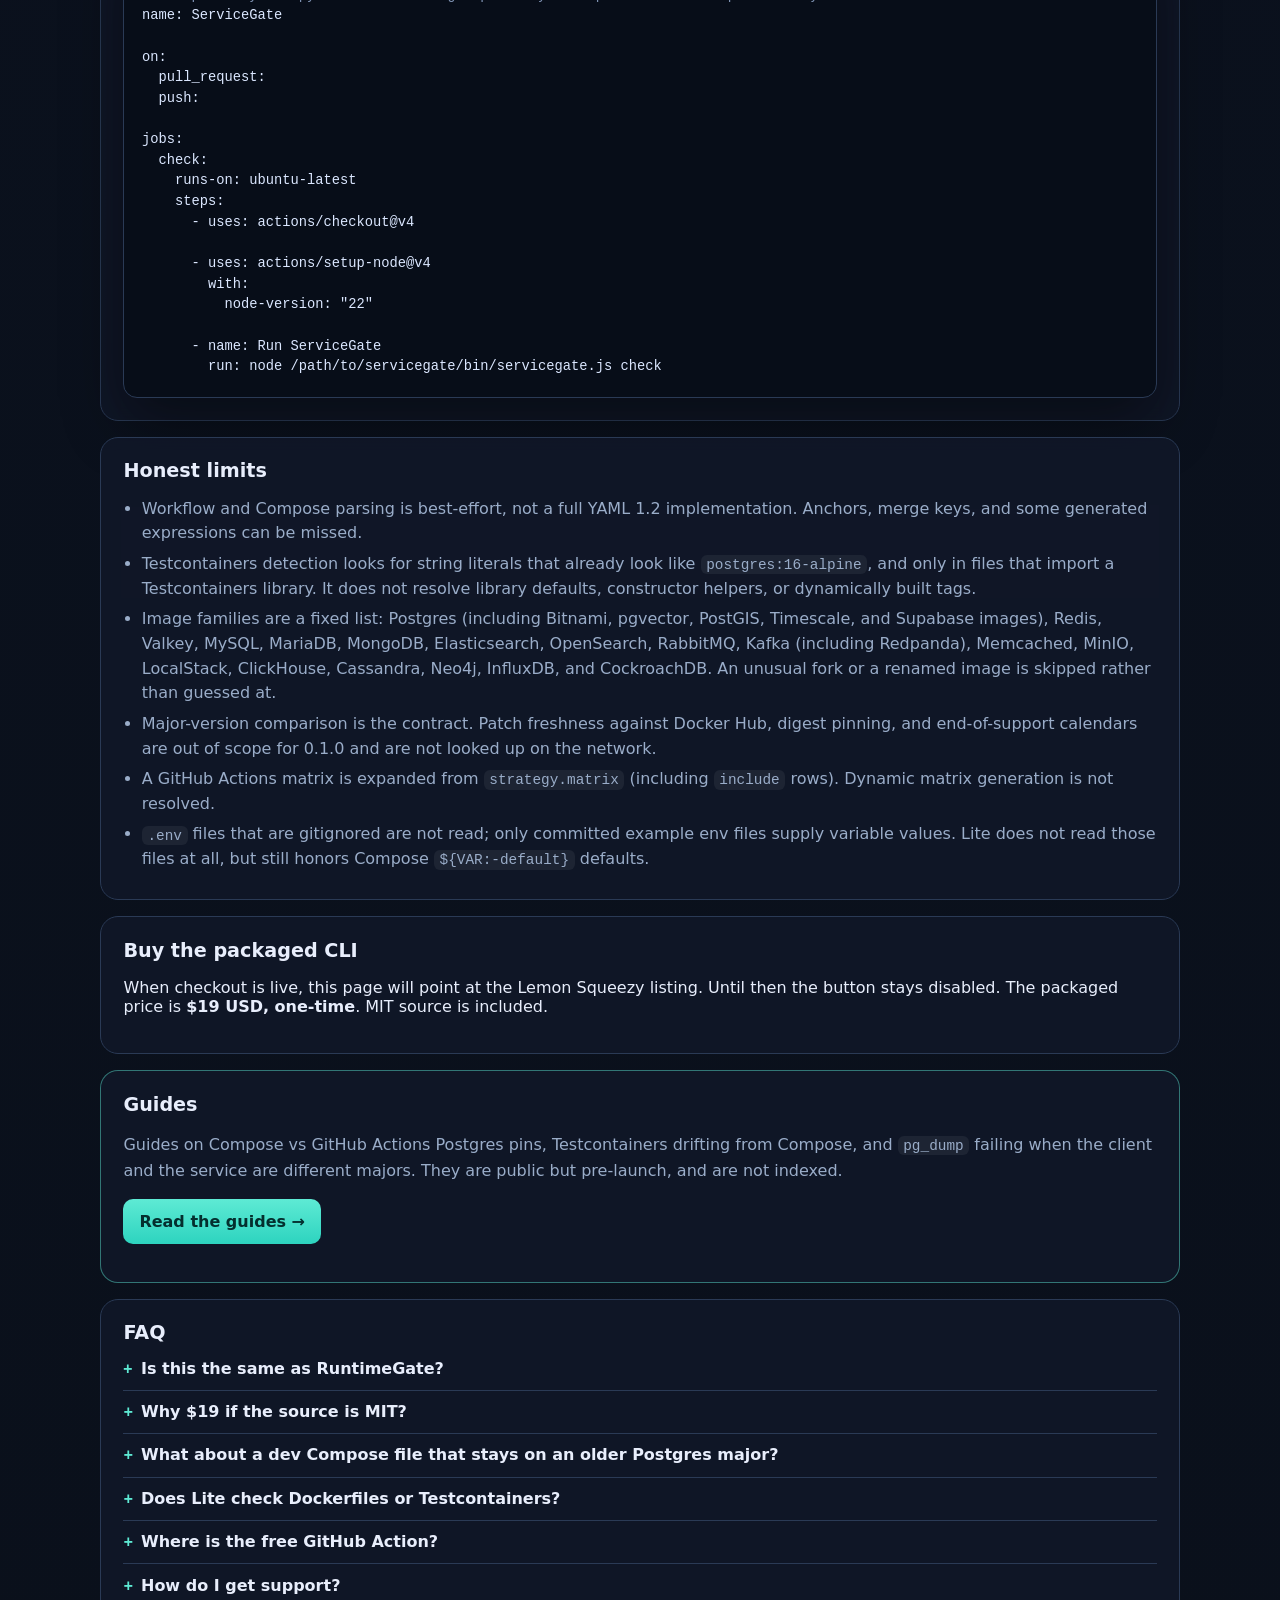
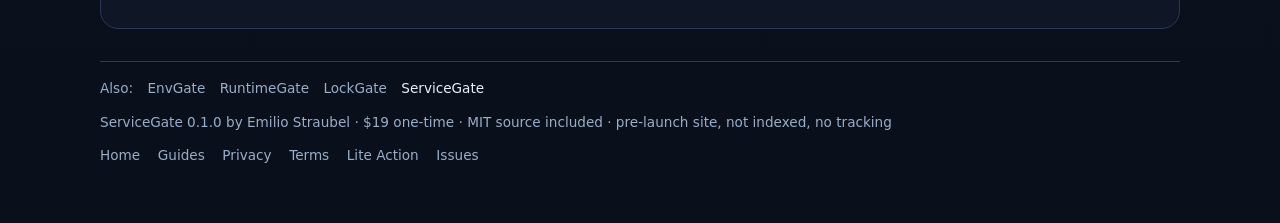
==== commit e370b4c5: "Add a recorded clean/drift CLI demo to the pre-launch site" ====
--- a/index.html
+++ b/index.html
@@ -40,6 +40,7 @@
       </a>
       <ul class="nav-links">
         <li><a href="#checks">What it checks</a></li>
+        <li><a href="#demo">Demo</a></li>
         <li><a href="#ci">CI</a></li>
         <li><a href="#limits">Limits</a></li>
         <li><a href="#pricing">Pricing</a></li>
@@ -153,6 +154,50 @@
 
       </section>
 
+      <section id="demo">
+        <h2>Real demo output</h2>
+        <p class="note">These are recorded runs against the package examples. Fixtures are synthetic. The output is from the real ServiceGate 0.1.0 CLI, including exit codes.</p>
+
+        <figure class="demo-rec">
+          <video autoplay loop muted playsinline controls poster="demos/servicegate-demo.gif" width="960" height="540">
+            <source src="demos/servicegate-demo.mp4" type="video/mp4" />
+            <img src="demos/servicegate-demo.gif" width="960" height="540" alt="Terminal recording: ServiceGate passes when Compose, CI, and tests agree on Postgres and Redis, then fails when Postgres majors drift and Redis is unpinned." />
+          </video>
+          <figcaption>ServiceGate on the package examples: agreeing image pins exit 0; Postgres major drift and an unpinned Redis tag exit 1. Recorded from the real 0.1.0 CLI. The # exit lines are the process exit codes, not CLI output.</figcaption>
+        </figure>
+
+        <div class="grid-2">
+          <div class="terminal">
+            <div class="bar">
+              <span class="dot r"></span><span class="dot y"></span><span class="dot g"></span>
+              <span class="bar-cmd">node bin/servicegate.js check examples/clean</span>
+            </div>
+<pre><span class="c-accent">ServiceGate checked 8 service image pins across 2 service families.</span>
+<span class="c-ok">OK — Compose, CI, and test service images agree.</span>
+<span class="c-ok"># exit 0</span>
+</pre>
+          </div>
+
+          <div class="terminal">
+            <div class="bar">
+              <span class="dot r"></span><span class="dot y"></span><span class="dot g"></span>
+              <span class="bar-cmd">node bin/servicegate.js check examples/drift</span>
+            </div>
+<pre><span class="c-accent">ServiceGate checked 6 service image pins across 2 service families.</span>
+
+<span class="c-err">Errors (1):</span>
+<span class="c-err">  [version-drift] Postgres major versions disagree: 16 (docker-compose.yml:3, compose db); 15 (.github/workflows/ci.yml:8, workflow postgres); 14.12 (tests/setup.ts:4, source).</span>
+
+<span class="c-warn">Warnings (3):</span>
+<span class="c-warn">  [unpinned-image] Redis image is unpinned (latest) at docker-compose.yml:5 (compose). Pin a numeric major tag instead of &#x27;latest&#x27;.</span>
+<span class="c-warn">  [missing-healthcheck] GitHub Actions service &quot;postgres&quot; in .github/workflows/ci.yml:8 has no --health-cmd. Without it, jobs can start before Postgres is ready.</span>
+<span class="c-warn">  [missing-healthcheck] GitHub Actions service &quot;redis&quot; in .github/workflows/ci.yml:14 has no --health-cmd. Without it, jobs can start before Redis is ready.</span>
+<span class="c-err"># exit 1</span>
+</pre>
+          </div>
+        </div>
+      </section>
+
       <section id="ci">
         <h2>CI sketch</h2>
         <p class="note">From the bundled workflow sketch. The paid CLI is not published to npm; unpack the tarball and point the job at the binary, or install it from the unpacked tree.</p>
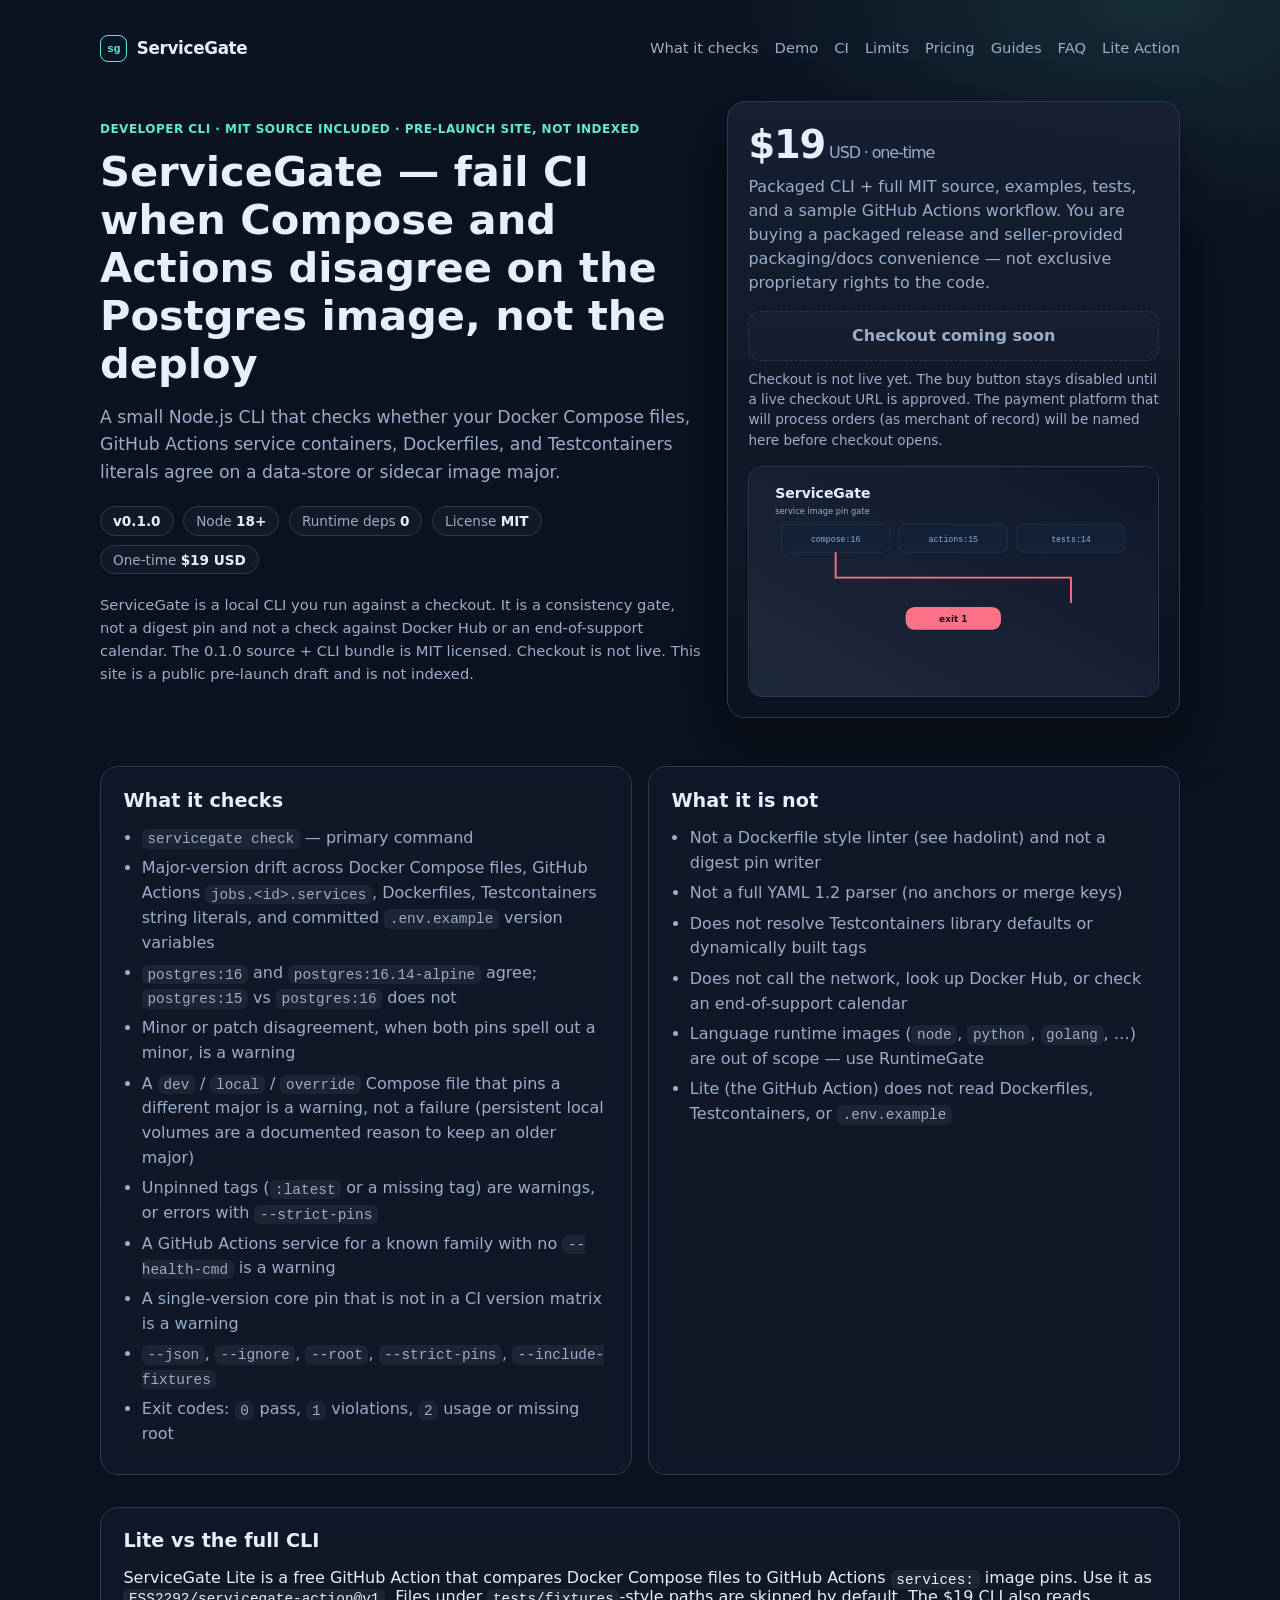
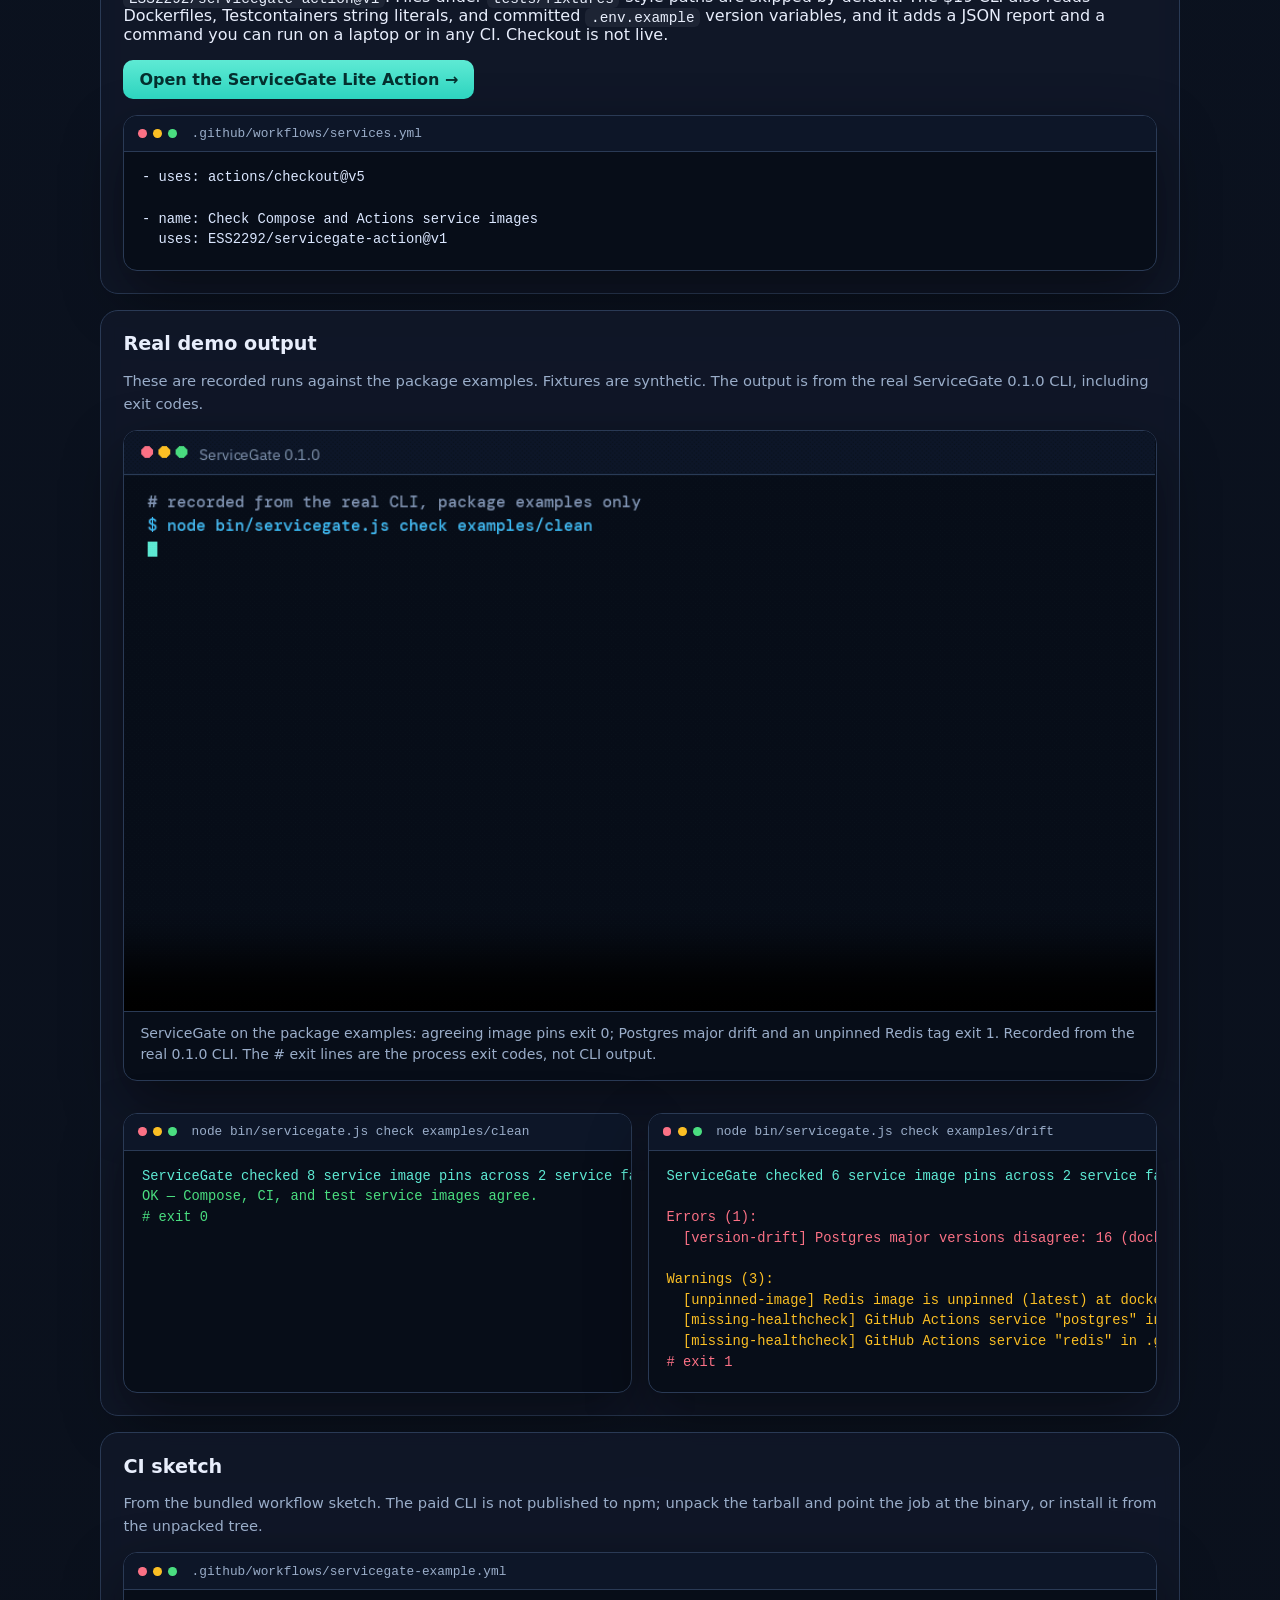
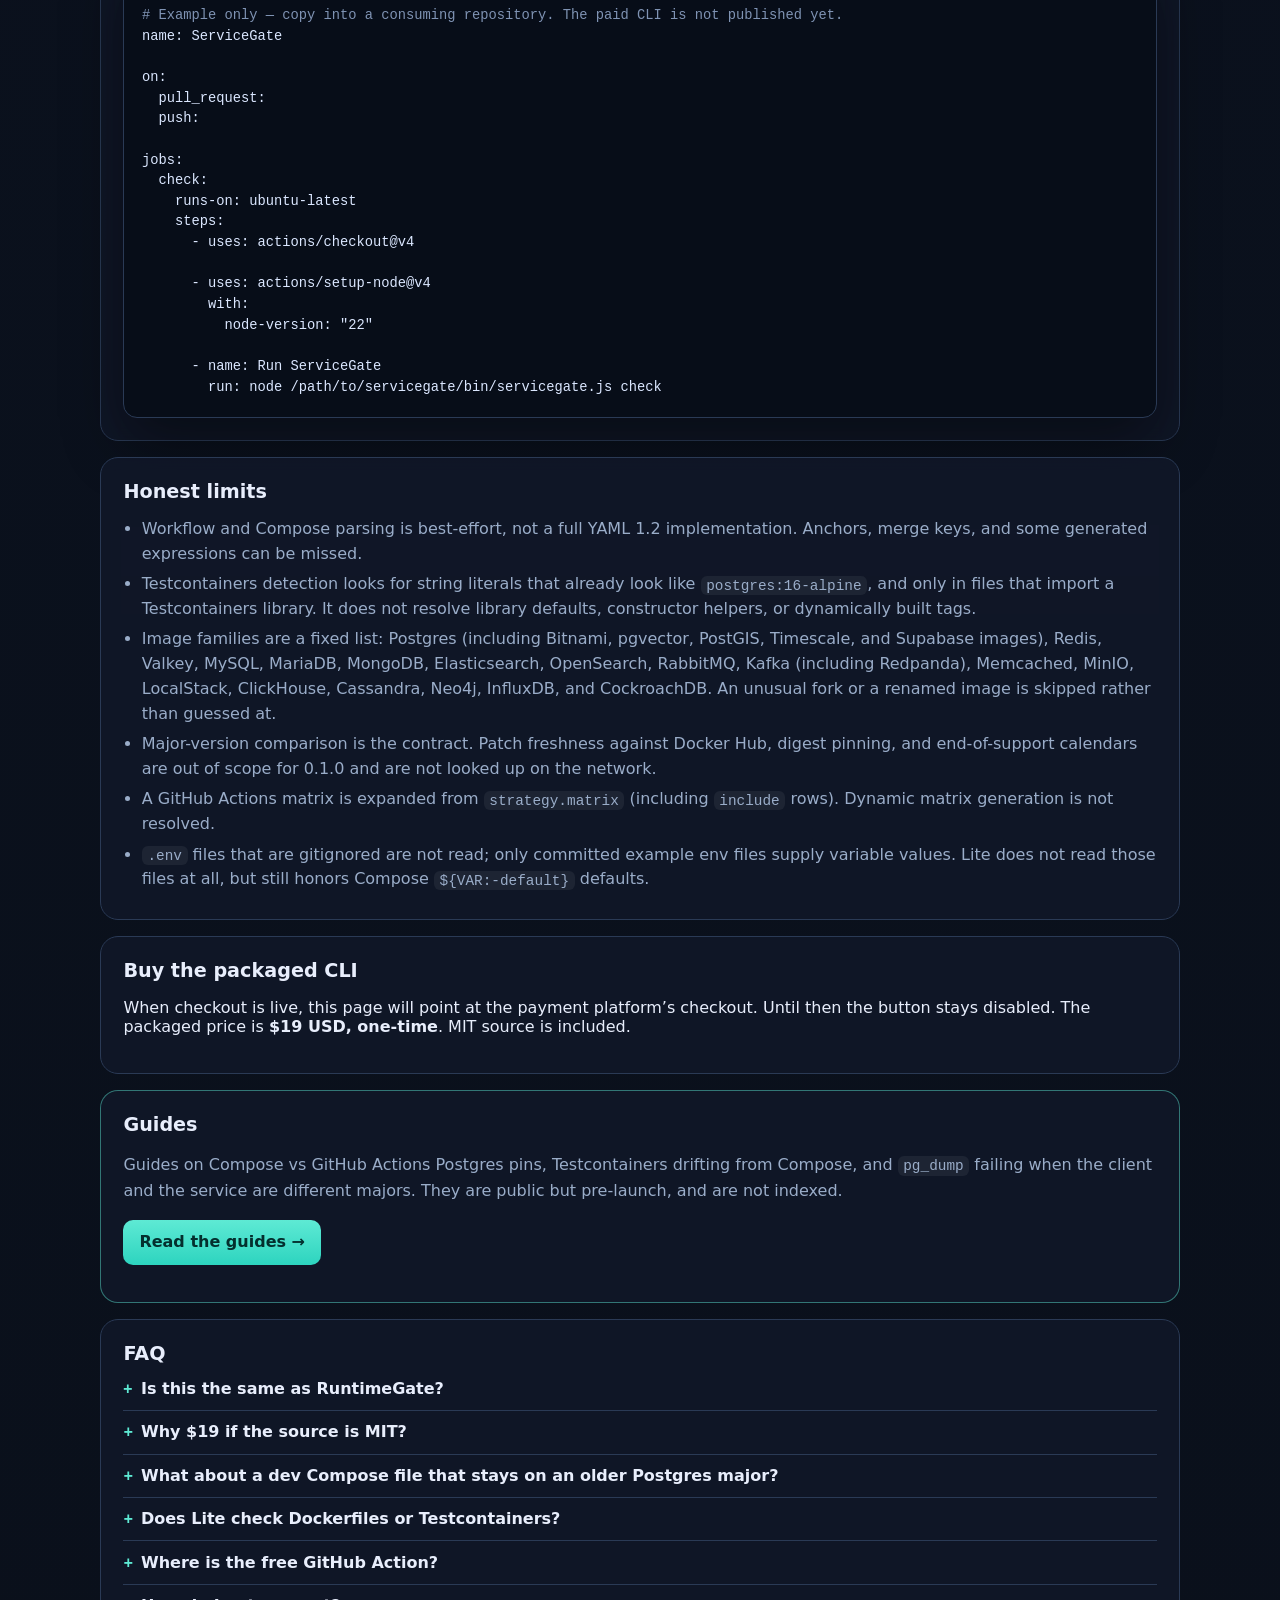
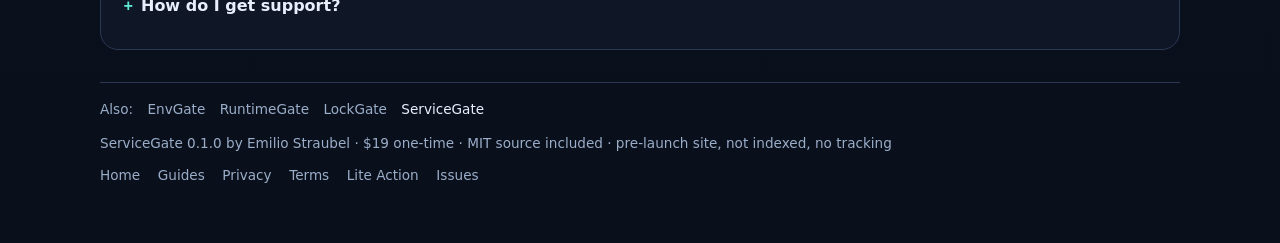
==== commit 207485c3: "Make checkout copy platform-neutral after Lemon Squeezy decline" ====
--- a/index.html
+++ b/index.html
@@ -77,7 +77,7 @@
           You are buying a packaged release and seller-provided packaging/docs convenience — not exclusive proprietary rights to the code.
         </p>
         <button type="button" id="buy-btn" class="buy-btn" disabled data-checkout-url="">Checkout coming soon</button>
-        <p class="buy-note">Checkout is not live yet. The buy button stays disabled until a live checkout URL is approved. Payments will be processed by Lemon Squeezy when the store opens.</p>
+        <p class="buy-note">Checkout is not live yet. The buy button stays disabled until a live checkout URL is approved. The payment platform that will process orders (as merchant of record) will be named here before checkout opens.</p>
         <div class="art" aria-hidden="true">
           <svg class="art-svg" viewBox="0 0 640 360" xmlns="http://www.w3.org/2000/svg">
             <defs>
@@ -242,7 +242,7 @@
 
       <section id="buy">
         <h2>Buy the packaged CLI</h2>
-        <p>When checkout is live, this page will point at the Lemon Squeezy listing. Until then the button stays disabled. The packaged price is <strong>$19 USD, one-time</strong>. MIT source is included.</p>
+        <p>When checkout is live, this page will point at the payment platform’s checkout. Until then the button stays disabled. The packaged price is <strong>$19 USD, one-time</strong>. MIT source is included.</p>
       </section>
 
       <section class="cta-box" aria-label="Guides">
